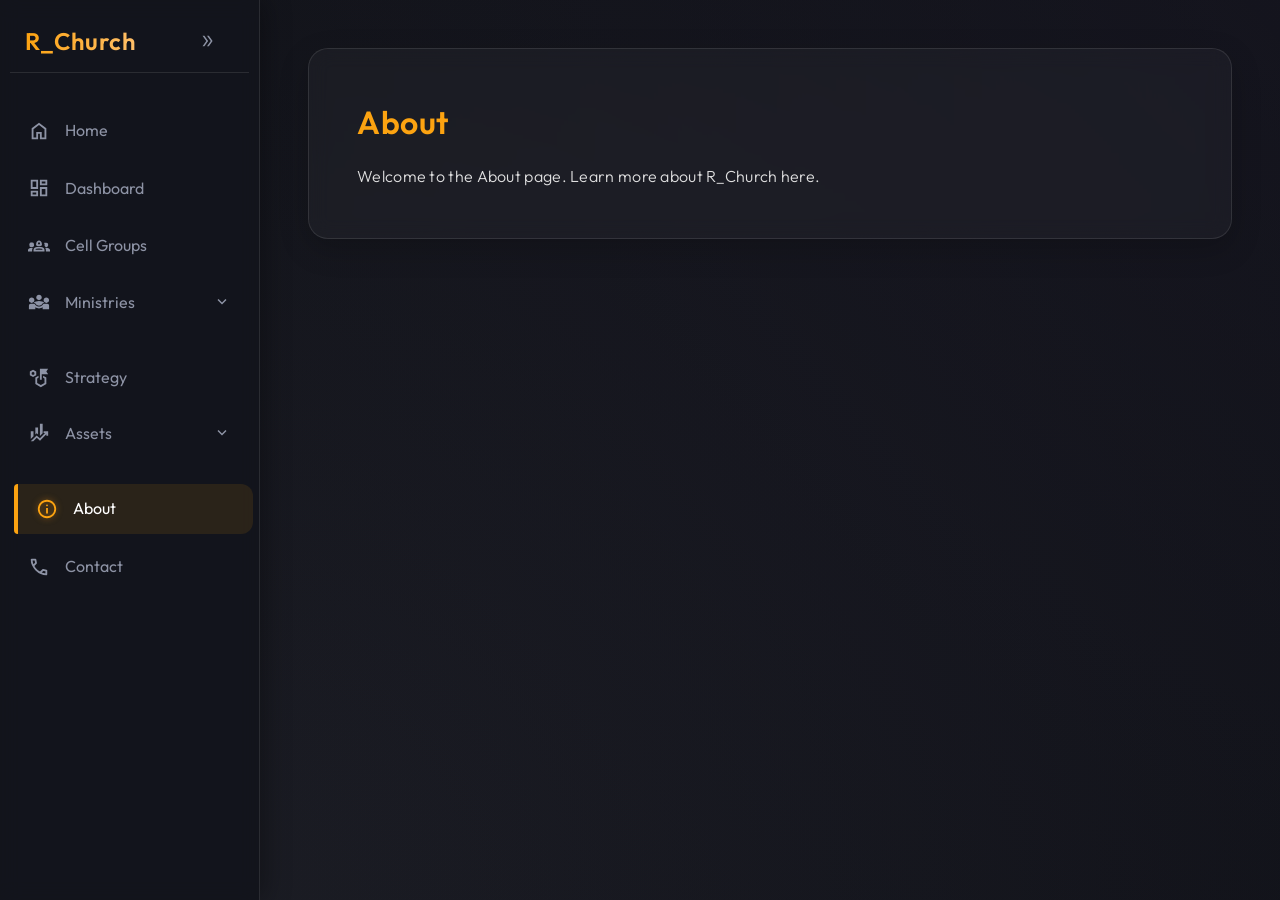
==== about.html @ de1459f2 "Initial commit" ====
<!DOCTYPE html>
<html>
   <head>
      <title>About - R_Church</title>
      <link rel="stylesheet" href="style.css">
   </head>
   <body>
      <nav id="sidebar">
   <ul>
      <li >
         <span id="logo"> R_Church</span>
         <button id="toggle-btn">
            <svg xmlns="http://www.w3.org/2000/svg" height="24px" viewBox="0 -960 960 960" width="24px" fill="#ee3e3"><path d="m242-200 200-280-200-280h98l200 280-200 280h-98Zm238 0 200-280-200-280h98l200 280-200 280h-98Z"/></svg>
         </button>
      </li>
      <li> 
         <a href="index.html"><svg xmlns="http://www.w3.org/2000/svg" height="24px" viewBox="0 -960 960 960" width="24px" fill="#ee3e3"><path d="M240-200h120v-240h240v240h120v-360L480-740 240-560v360Zm-80 80v-480l320-240 320 240v480H520v-240h-80v240H160Zm320-350Z"/></svg>
            <span>Home</span>
         </a>
      </li>
      <li>
         <a href="dashboard.html">
            <svg xmlns="http://www.w3.org/2000/svg" height="24px" viewBox="0 -960 960 960" width="24px" fill="#ee3e3"><path d="M520-600v-240h320v240H520ZM120-440v-400h320v400H120Zm400 320v-400h320v400H520Zm-400 0v-240h320v240H120Zm80-400h160v-240H200v240Zm400 320h160v-240H600v240Zm0-480h160v-80H600v80ZM200-200h160v-80H200v80Zm160-320Zm240-160Zm0 240ZM360-280Z"/></svg>
            <span>Dashboard</span>
         </a>
      </li>
     
      <li>
         <a href="members.html">
            <svg xmlns="http://www.w3.org/2000/svg" height="24px" viewBox="0 -960 960 960" width="24px" fill="#ee3e3"><path d="M411-480q-28 0-46-21t-13-49l12-72q8-43 40.5-70.5T480-720q44 0 76.5 27.5T597-622l12 72q5 28-13 49t-46 21H411Zm24-80h91l-8-49q-2-14-13-22.5t-25-8.5q-14 0-24.5 8.5T443-609l-8 49ZM124-441q-23 1-39.5-9T63-481q-2-9-1-18t5-17q0 1-1-4-2-2-10-24-2-12 3-23t13-19l2-2q2-19 15.5-32t33.5-13q3 0 19 4l3-1q5-5 13-7.5t17-2.5q11 0 19.5 3.5T208-626q1 0 1.5.5t1.5.5q14 1 24.5 8.5T251-596q2 7 1.5 13.5T250-570q0 1 1 4 7 7 11 15.5t4 17.5q0 4-6 21-1 2 0 4l2 16q0 21-17.5 36T202-441h-78Zm676 1q-33 0-56.5-23.5T720-520q0-12 3.5-22.5T733-563l-28-25q-10-8-3.5-20t18.5-12h80q33 0 56.5 23.5T880-540v20q0 33-23.5 56.5T800-440ZM0-240v-63q0-44 44.5-70.5T160-400q13 0 25 .5t23 2.5q-14 20-21 43t-7 49v65H0Zm240 0v-65q0-65 66.5-105T480-450q108 0 174 40t66 105v65H240Zm560-160q72 0 116 26.5t44 70.5v63H780v-65q0-26-6.5-49T754-397q11-2 22.5-2.5t23.5-.5Zm-320 30q-57 0-102 15t-53 35h311q-9-20-53.5-35T480-370Zm0 50Zm1-280Z"/></svg>
            <span>Cell Groups</span>
         </a>
      </li>
      <li>
         <button class="dropdown-btn" onclick="toggleSubMenu(this)">
             <svg xmlns="http://www.w3.org/2000/svg" height="24px" viewBox="0 -960 960 960" width="24px" fill="#ee3e3"><path d="M40-160v-160q0-34 23.5-57t56.5-23h131q20 0 38 10t29 27q29 39 71.5 61t90.5 22q49 0 91.5-22t70.5-61q13-17 30.5-27t36.5-10h131q34 0 57 23t23 57v160H640v-91q-35 25-75.5 38T480-200q-43 0-84-13.5T320-252v92H40Zm440-160q-38 0-72-17.5T351-386q-17-25-42.5-39.5T253-440q22-37 93-58.5T480-520q63 0 134 21.5t93 58.5q-29 0-55 14.5T609-386q-22 32-56 49t-73 17ZM160-440q-50 0-85-35t-35-85q0-51 35-85.5t85-34.5q51 0 85.5 34.5T280-560q0 50-34.5 85T160-440Zm640 0q-50 0-85-35t-35-85q0-51 35-85.5t85-34.5q51 0 85.5 34.5T920-560q0 50-34.5 85T800-440ZM480-560q-50 0-85-35t-35-85q0-51 35-85.5t85-34.5q51 0 85.5 34.5T600-680q0 50-34.5 85T480-560Z"/></svg>
            <span>Ministries</span>
         <svg xmlns="http://www.w3.org/2000/svg" height="24px" viewBox="0 -960 960 960" width="24px" fill="#ee3e3"><path d="M480-344 240-584l56-56 184 184 184-184 56 56-240 240Z"/></svg>         </button>
         <ul class="sub-menu">
            <li><a href="#"> Children </a></li>
             <li><a href="#"> Men </a></li>
              <li><a href="#"> Women </a></li>
               <li><a href="#"> Praise and Worship </a></li>
            
         </ul>
      </li>

      <li>
         <a href="strategy.html">
        <svg xmlns="http://www.w3.org/2000/svg" height="24px" viewBox="0 -960 960 960" width="24px" fill="#ee3e3"><path d="M220-520 80-600v-160l140-80 140 80v160l-140 80Zm0-92 60-34v-68l-60-34-60 34v68l60 34Zm440 123v-93l140 82v280L560-80 320-220v-280l140-82v93l-60 35v188l160 93 160-93v-188l-60-35Zm-140 89v-480h360l-80 120 80 120H600v240h-80Zm40 69ZM220-680Z"/></svg>
            <span>Strategy</span>
         </a>
      </li>
    

      <li>
         <button class="dropdown-btn" onclick="toggleSubMenu(this)">
            <svg xmlns="http://www.w3.org/2000/svg" height="24px" viewBox="0 -960 960 960" width="24px" fill="#ee3e3"><path d="M320-414v-306h120v306l-60-56-60 56Zm200 60v-526h120v406L520-354ZM120-216v-344h120v224L120-216Zm0 98 258-258 142 122 224-224h-64v-80h200v200h-80v-64L524-146 382-268 232-118H120Z"/></svg>
            <span>Assets</span> 
      <svg xmlns="http://www.w3.org/2000/svg" height="24px" viewBox="0 -960 960 960" width="24px" fill="#ee3e3"><path d="M480-344 240-584l56-56 184 184 184-184 56 56-240 240Z"/></svg> 
         </button>
         <ul class="sub-menu">
            <li><a href="#"> Finance </a></li>
             <li><a href="#"> Inventory </a></li>
         </ul>
       
      </li>
       <li class="active">
         <a href="about.html">
            <svg xmlns="http://www.w3.org/2000/svg" height="24px" viewBox="0 -960 960 960" width="24px" fill="#ee3e3"><path d="M440-280h80v-240h-80v240Zm68.5-331.5Q520-623 520-640t-11.5-28.5Q497-680 480-680t-28.5 11.5Q440-657 440-640t11.5 28.5Q463-600 480-600t28.5-11.5ZM480-80q-83 0-156-31.5T197-197q-54-54-85.5-127T80-480q0-83 31.5-156T197-763q54-54 127-85.5T480-880q83 0 156 31.5T763-763q54 54 85.5 127T880-480q0 83-31.5 156T763-197q-54 54-127 85.5T480-80Zm0-80q134 0 227-93t93-227q0-134-93-227t-227-93q-134 0-227 93t-93 227q0 134 93 227t227 93Zm0-320Z"/></svg>
            <span>About</span>
         </a>
      </li>
      <li>
         <a href="profile.html">
            <svg xmlns="http://www.w3.org/2000/svg" height="24px" viewBox="0 -960 960 960" width="24px" fill="#ee3e3"><path d="M798-120q-125 0-247-54.5T329-329Q229-429 174.5-551T120-798q0-18 12-30t30-12h162q14 0 25 9.5t13 22.5l26 140q2 16-1 27t-11 19l-97 98q20 37 47.5 71.5T387-386q31 31 65 57.5t72 48.5l94-94q9-9 23.5-13.5T670-390l138 28q14 4 23 14.5t9 23.5v162q0 18-12 30t-30 12ZM241-600l66-66-17-94h-89q5 41 14 81t26 79Zm358 358q39 17 79.5 27t81.5 13v-88l-94-19-67 67ZM241-600Zm358 358Z"/></svg>
            <span>Contact</span>
         </a>
      </li>
   </ul>
</nav>

      <main>
         <div class="container">
            <h2>About</h2>
            <p>Welcome to the About page. Learn more about R_Church here.</p>
         </div>
      </main>
      <script src="church.js"></script>
   </body>
</html>
---- style.css ----
@import url('https://fonts.googleapis.com/css2?family=Outfit:wght@300;400;600&display=swap');

:root {
  --base-clr: #0d0f14;
  --line-clr: rgba(255, 255, 255, 0.1);
  --primary-color: #fca311;
  --secondary-color: #f5f5f5;
  --bg-gradient: linear-gradient(135deg, #1f1c2c 0%, #928DAB 100%);
  --sidebar-bg: rgba(20, 22, 30, 0.85);
  --sidebar-hover: rgba(255, 255, 255, 0.08);
  --text-muted: #8d93a5;
  --text-color: #ffffff;
  --font-family: 'Outfit', sans-serif;
  --glow: 0 0 15px rgba(252, 163, 17, 0.4);
}

* {
  margin: 0;
  padding: 0;
  box-sizing: border-box;
}

html {
  font-family: var(--font-family);
  line-height: 1.6;
}

body {
  min-height: 100vh;
  min-height: 100dvh;
  background: var(--base-clr);
  color: var(--text-color);
  display: grid;
  grid-template-columns: auto 1fr;
}

/* SIDEBAR STYLING */
#sidebar {
  background: var(--sidebar-bg);
  backdrop-filter: blur(10px);
  -webkit-backdrop-filter: blur(10px);
  color: var(--secondary-color);
  width: 260px;
  border-right: 1px solid var(--line-clr);
  display: flex;
  flex-direction: column;
  transition: all 0.4s cubic-bezier(0.2, 0.8, 0.2, 1);
  box-shadow: 5px 0 25px rgba(0,0,0,0.3);
  height: 100vh;
  position: sticky;
  top: 0;
}

#sidebar ul {
  list-style: none;
  padding: 10px;
  display: flex;
  flex-direction: column;
  gap: 8px;
}

/* Logo and Toggle */
#sidebar > ul > li:first-child {
  display: flex;
  justify-content: space-between;
  align-items: center;
  margin-bottom: 25px;
  padding: 10px 15px;
  border-bottom: 1px solid var(--line-clr);
}

#logo {
  font-weight: 600;
  font-size: 1.5rem;
  letter-spacing: 1px;
  background: linear-gradient(90deg, #fca311, #ffbf69);
  -webkit-background-clip: text;
  -webkit-text-fill-color: transparent;
}

#toggle-btn {
  background: none;
  border: none;
  cursor: pointer;
  display: flex;
  align-items: center;
  justify-content: center;
  padding: 6px;
  border-radius: 8px;
  transition: 0.3s;
}

#toggle-btn:hover {
  background: var(--sidebar-hover);
}

#toggle-btn svg {
  fill: var(--text-color);
  transition: transform 0.3s ease;
}

/* Navigation Links */
#sidebar a, #sidebar button {
  display: flex;
  align-items: center;
  text-decoration: none;
  color: var(--text-muted);
  font-family: var(--font-family);
  font-size: 1rem;
  padding: 12px 18px;
  border-radius: 12px;
  transition: all 0.3s ease;
  cursor: pointer;
  background: transparent;
  width: 100%;
  border: none;
  text-align: left;
}

#sidebar a svg, #sidebar button svg {
  fill: var(--text-muted);
  width: 22px;
  height: 22px;
  margin-right: 15px;
  transition: all 0.3s ease;
}

/* Right Carat for Dropdown */
#sidebar button svg:last-child {
  margin-left: auto;
  margin-right: 0;
  width: 18px;
  height: 18px;
}

#sidebar button.rotate svg:last-child {
  transform: rotate(180deg);
}

/* Hover and Active states */
#sidebar li.active a, 
#sidebar a:hover, 
#sidebar button:hover {
  background: var(--sidebar-hover);
  color: var(--text-color);
  transform: translateX(4px);
}

#sidebar li.active a svg, 
#sidebar a:hover svg, 
#sidebar button:hover svg {
  fill: var(--primary-color);
  filter: drop-shadow(0 0 3px rgba(252,163,17,0.5));
}

#sidebar li.active a {
  background: rgba(252, 163, 17, 0.1);
  border-left: 4px solid var(--primary-color);
  border-radius: 4px 12px 12px 4px;
}

/* Sub-menus */
.sub-menu {
  display: flex;
  flex-direction: column;
  gap: 4px;
  max-height: 0;
  overflow: hidden;
  transition: max-height 0.4s ease-out;
  padding-left: 3rem !important;
  opacity: 0;
}

.sub-menu.show {
  max-height: 250px;
  opacity: 1;
  margin-top: 5px;
}

.sub-menu a {
  font-size: 0.9rem;
  padding: 8px 12px;
  border-radius: 8px;
}

/* Main Content Area */
main {
  padding: 3rem;
  background: radial-gradient(circle at top right, rgba(31,28,44,0.4), transparent),
              radial-gradient(circle at bottom left, rgba(146,141,171,0.1), transparent);
}

main p {
  color: var(--secondary-color);
  opacity: 0.9;
  letter-spacing: 0.3px;
  font-weight: 300;
}

.container {
  background: rgba(255, 255, 255, 0.03);
  backdrop-filter: blur(10px);
  border: 1px solid var(--line-clr);
  border-radius: 20px;
  margin-bottom: 30px;
  padding: min(3rem, 15%);
  max-width: 1200px;
  box-shadow: 0 10px 30px rgba(0,0,0,0.2);
  transition: transform 0.3s, box-shadow 0.3s;
}

.container:hover {
  transform: translateY(-5px);
  box-shadow: 0 15px 40px rgba(0,0,0,0.4), var(--glow);
  border-color: rgba(252, 163, 17, 0.3);
}

h2 {
  font-size: 2rem;
  margin-bottom: 1rem;
  color: var(--primary-color);
  font-weight: 600;
  letter-spacing: 0.5px;
}
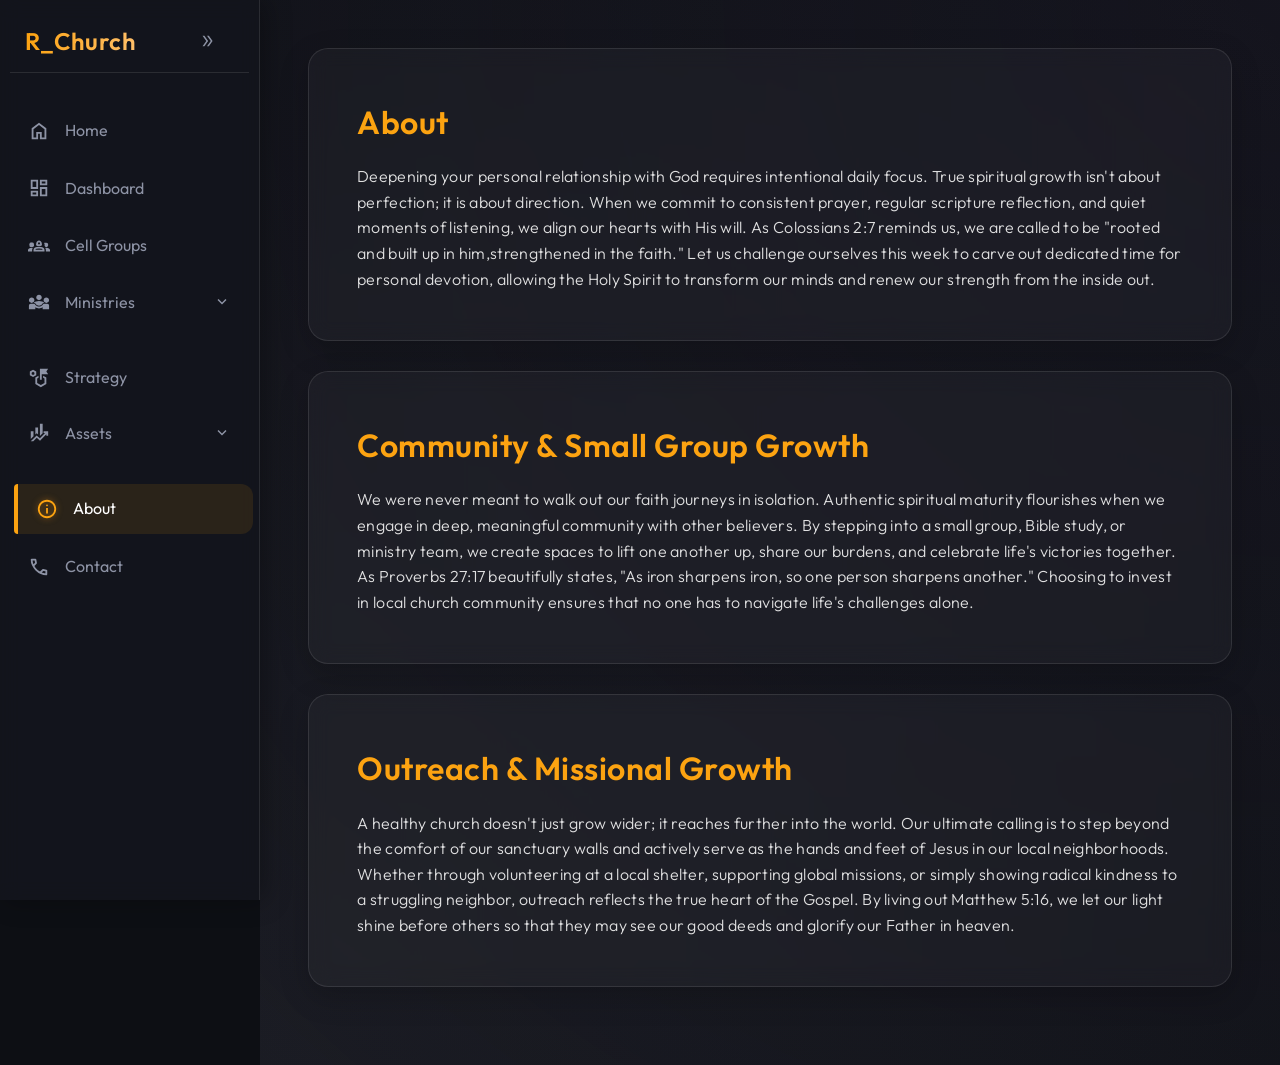
==== commit 674846dd: "Apply sidebar styling and fix active states across all HTML pages" ====
--- a/about.html
+++ b/about.html
@@ -1,8 +1,8 @@
 <!DOCTYPE html>
 <html>
    <head>
-      <title>About - R_Church</title>
       <link rel="stylesheet" href="style.css">
+
    </head>
    <body>
       <nav id="sidebar">
@@ -82,10 +82,42 @@
 
       <main>
          <div class="container">
-            <h2>About</h2>
-            <p>Welcome to the About page. Learn more about R_Church here.</p>
+              <h2> About</h2>
+               <p>Deepening your personal relationship with God requires intentional daily focus.
+               True spiritual growth isn't about perfection; it is about direction. 
+               When we commit to consistent prayer,
+               regular scripture reflection, and quiet moments of listening, 
+               we align our hearts with His will. As Colossians 2:7 reminds us,
+               we are called to be "rooted and built up in him,strengthened in the faith."
+               Let us challenge ourselves this week to carve out dedicated time for personal devotion, 
+               allowing the Holy Spirit to transform our minds and renew our strength from the inside out.
+               </p>
+
          </div>
+         <div class="container">
+            <h2> Community & Small Group Growth</h2>
+            <p>
+               We were never meant to walk out our faith journeys in isolation. 
+               Authentic spiritual maturity flourishes when we engage in deep, meaningful community with other believers.
+                By stepping into a small group, Bible study, or ministry team, we create spaces to lift one another up, 
+                share our burdens, and celebrate life's victories together. 
+                As Proverbs 27:17 beautifully states, "As iron sharpens iron, so one person sharpens another."
+                Choosing to invest in local church community ensures that no one has to navigate life's challenges alone.
+            </p>
+
+         </div>
+         <div class="container">
+              <h2> Outreach & Missional Growth</h2>
+            <p>
+               A healthy church doesn't just grow wider; it reaches further into the world. 
+               Our ultimate calling is to step beyond the comfort of our sanctuary walls and actively serve as the hands and feet of Jesus in our local neighborhoods. 
+               Whether through volunteering at a local shelter, supporting global missions, or simply showing radical kindness to a struggling neighbor, outreach reflects the true heart of the Gospel.
+                By living out Matthew 5:16, we let our light shine before others so that they may see our good deeds and glorify our Father in heaven.
+            </p>
+
+         </div>
+
       </main>
       <script src="church.js"></script>
    </body>
-</html>
+</html>
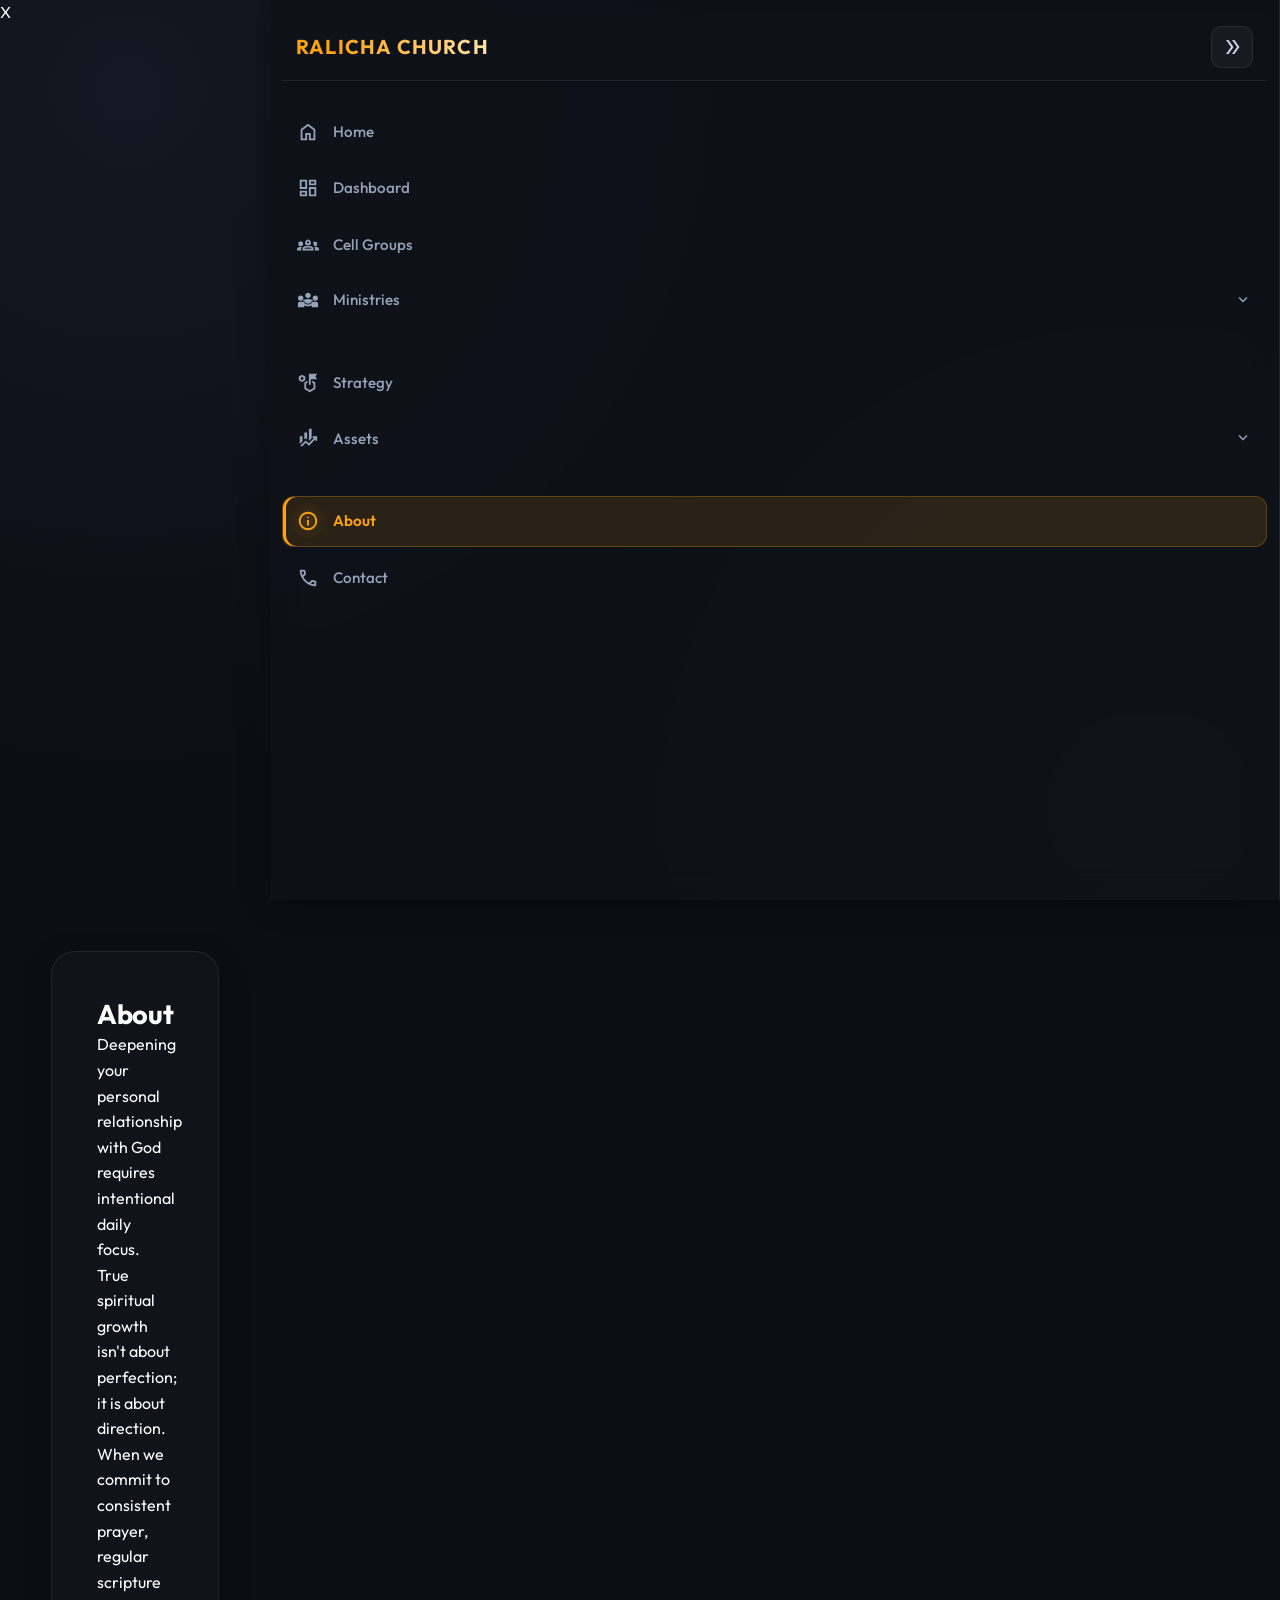
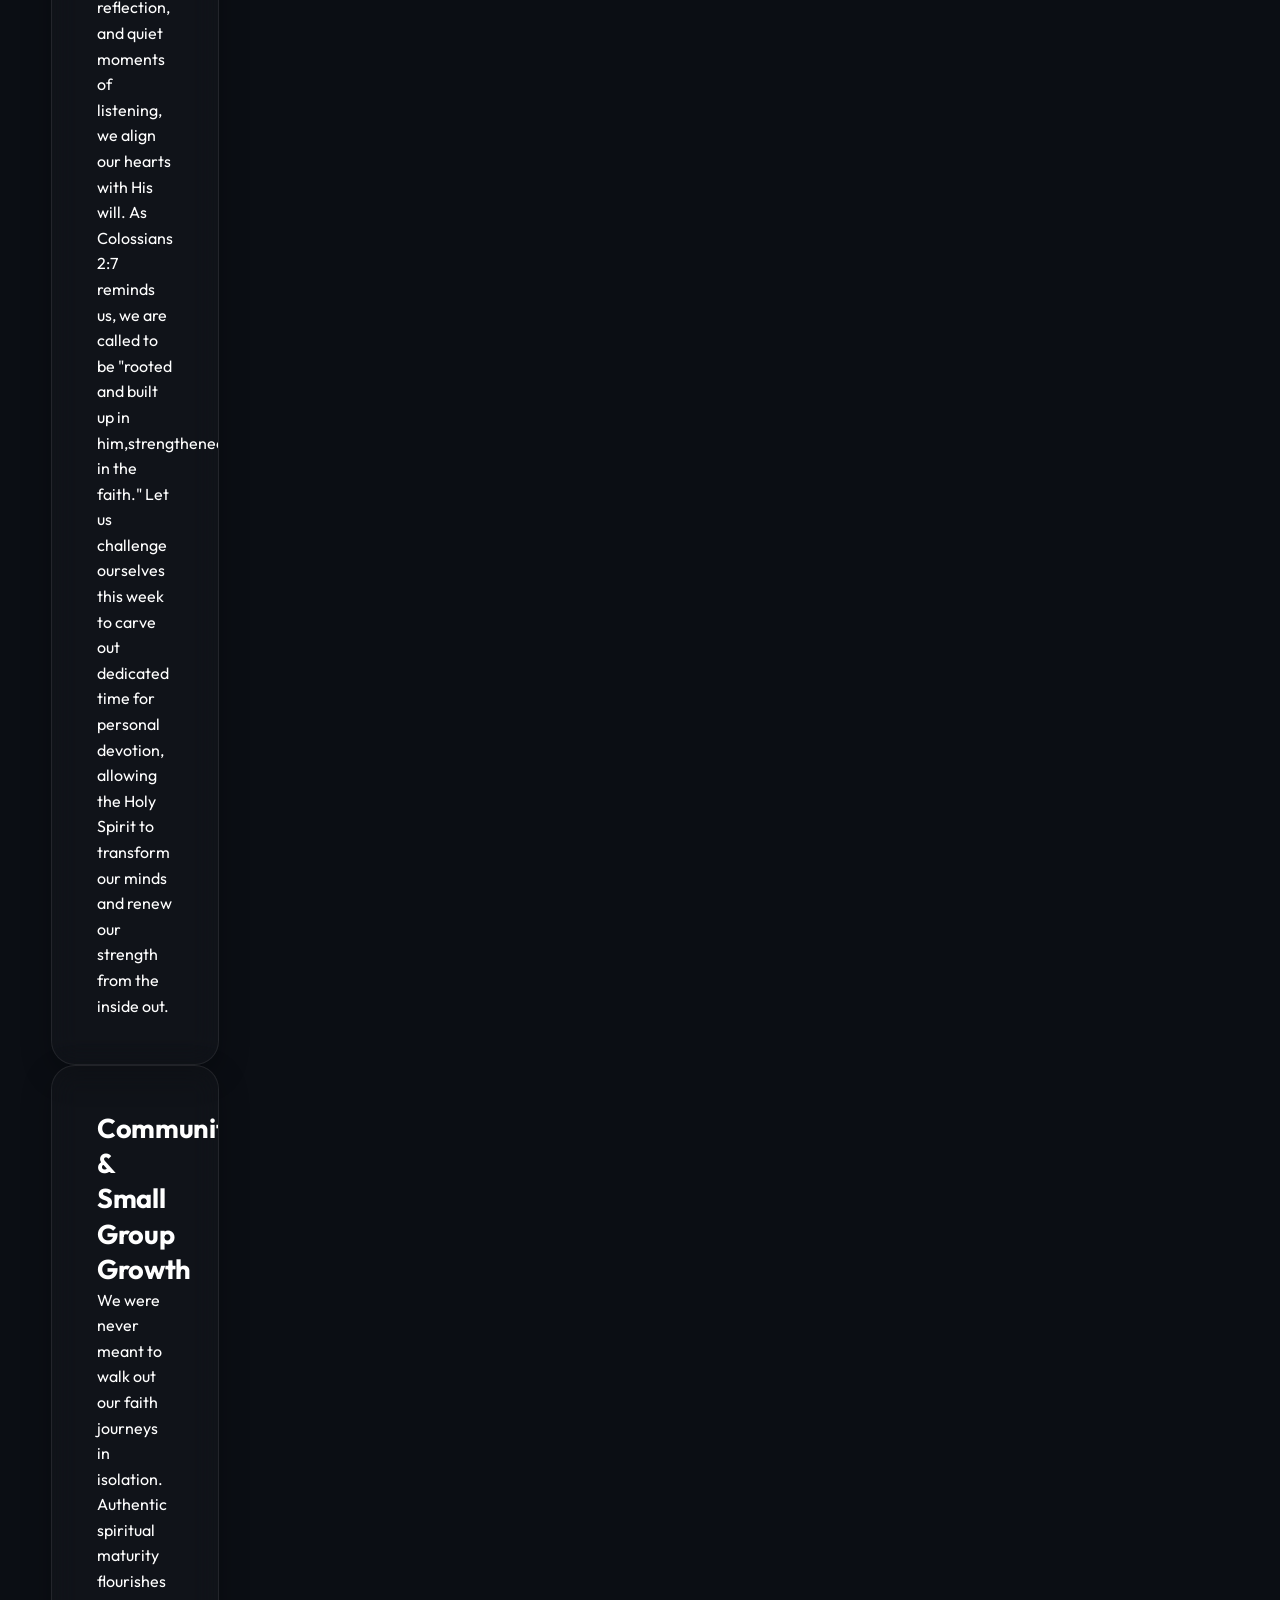
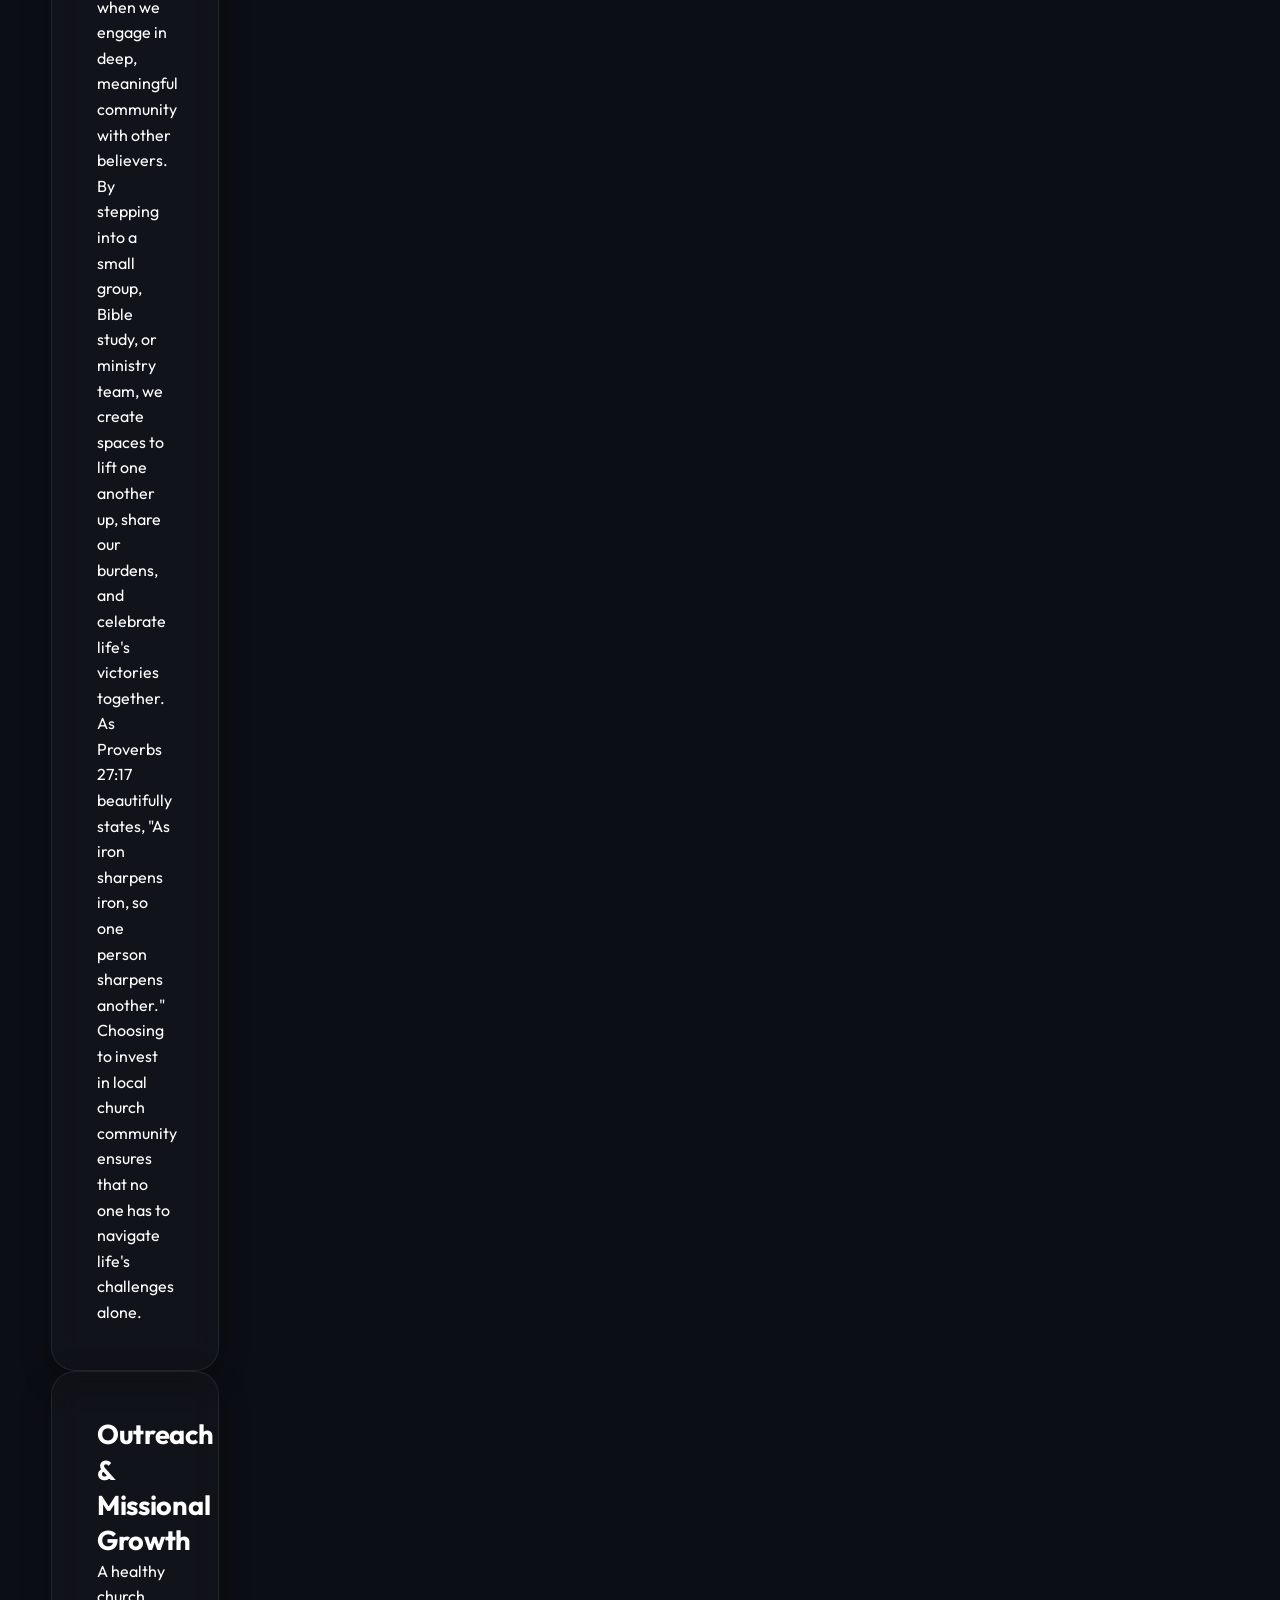
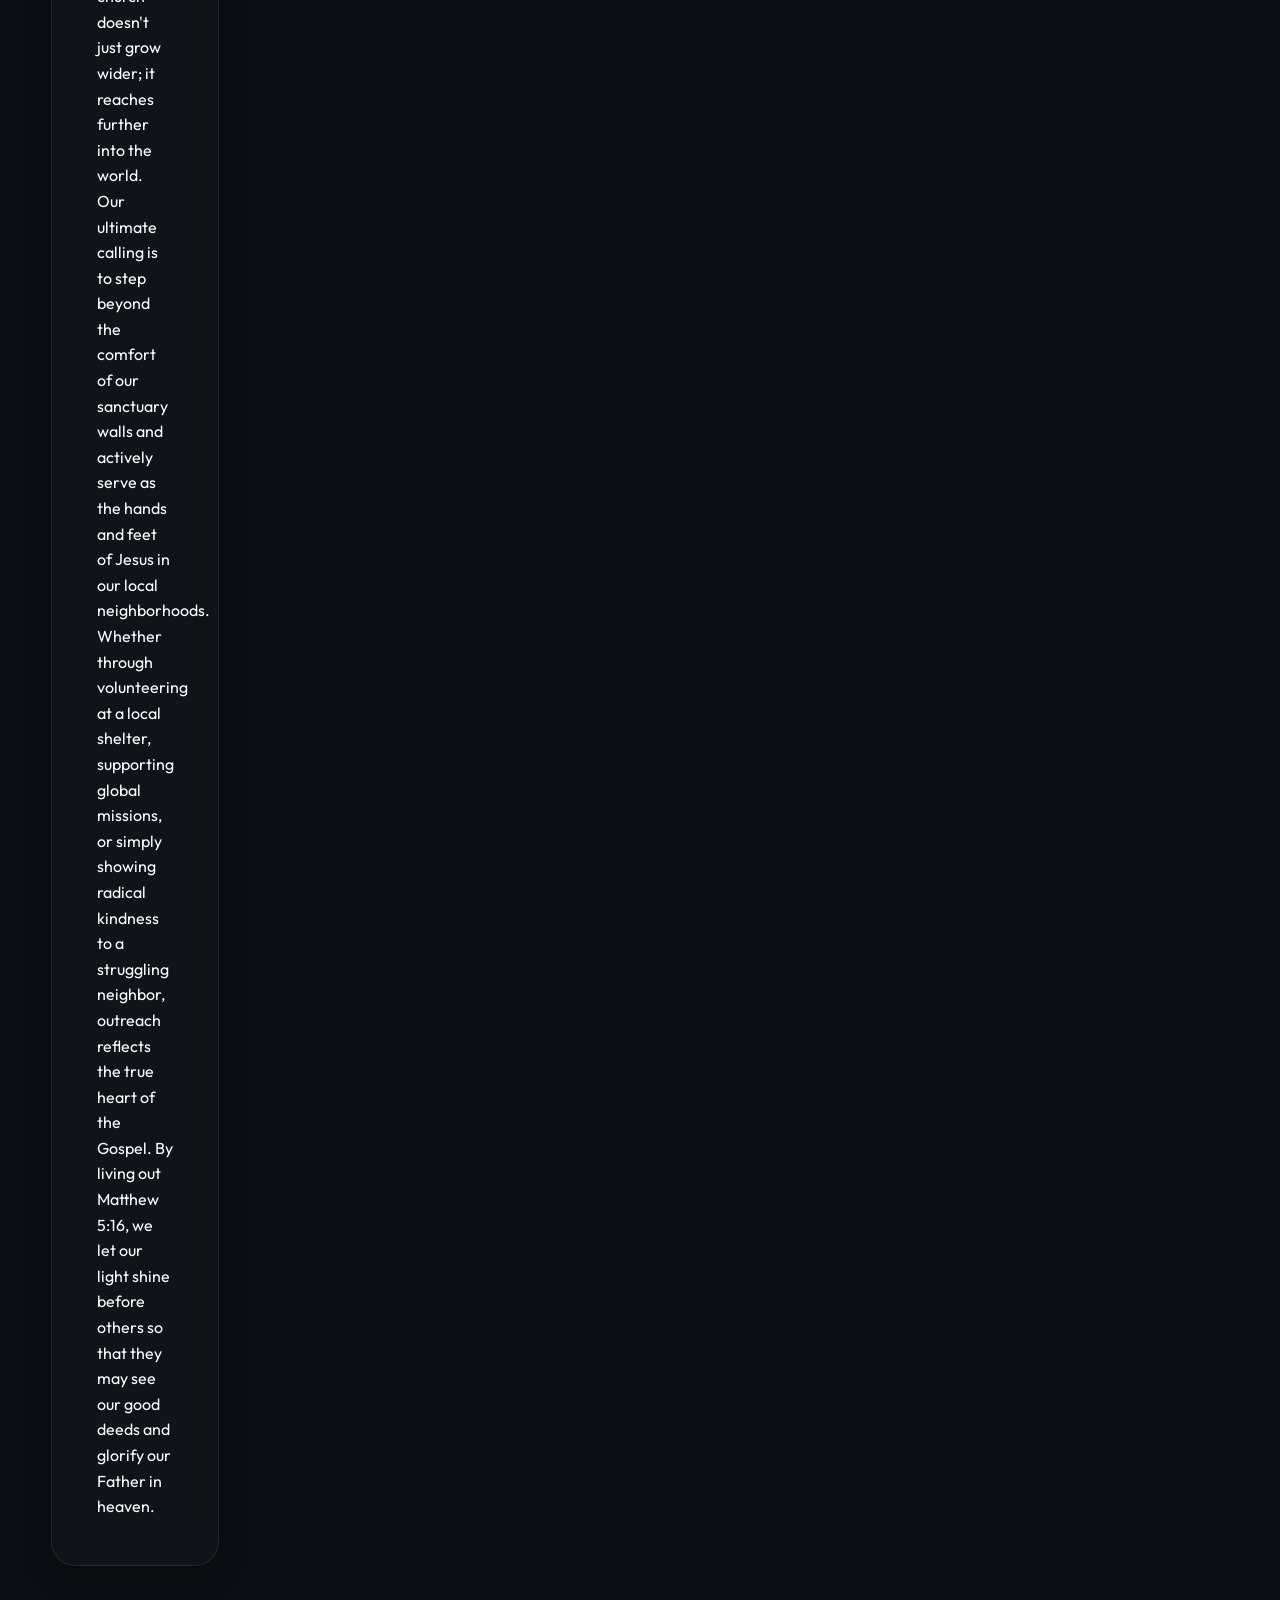
==== commit 38931c0a: "first commit" ====
--- a/about.html
+++ b/about.html
@@ -1,14 +1,14 @@
-<!DOCTYPE html>
+X<!DOCTYPE html>
 <html>
    <head>
-      <link rel="stylesheet" href="style.css">
+      <link rel="stylesheet" href="ChurchStyle.Css">
 
    </head>
    <body>
       <nav id="sidebar">
    <ul>
       <li >
-         <span id="logo"> R_Church</span>
+        <span id="logo"> RALICHA CHURCH</span>
          <button id="toggle-btn">
             <svg xmlns="http://www.w3.org/2000/svg" height="24px" viewBox="0 -960 960 960" width="24px" fill="#ee3e3"><path d="m242-200 200-280-200-280h98l200 280-200 280h-98Zm238 0 200-280-200-280h98l200 280-200 280h-98Z"/></svg>
          </button>
--- a/ChurchStyle.Css
+++ b/ChurchStyle.Css
@@ -0,0 +1,794 @@
+@import url('https://fonts.googleapis.com/css2?family=Outfit:wght@300;400;500;600;700&family=Playfair+Display:ital,wght@0,600;1,400&display=swap');
+
+:root {
+  --base-clr: #0b0e14;
+  --bg-gradient: radial-gradient(circle at 10% 10%, rgba(31, 28, 44, 0.6) 0%, transparent 50%),
+                 radial-gradient(circle at 90% 90%, rgba(252, 163, 17, 0.08) 0%, transparent 40%),
+                 #0b0e14;
+  --line-clr: rgba(255, 255, 255, 0.08);
+  --line-clr-hover: rgba(252, 163, 17, 0.35);
+  --primary-color: #fca311;
+  --primary-hover: #ffb703;
+  --primary-gradient: linear-gradient(135deg, #fca311 0%, #ffb703 100%);
+  --secondary-color: #f8fafc;
+  --sidebar-bg: rgba(15, 18, 26, 0.88);
+  --sidebar-hover: rgba(255, 255, 255, 0.06);
+  --text-muted: #94a3b8;
+  --text-soft: #cbd5e1;
+  --text-color: #ffffff;
+  --font-family: 'Outfit', -apple-system, BlinkMacSystemFont, sans-serif;
+  --serif-font: 'Playfair Display', Georgia, serif;
+  --glow: 0 10px 30px rgba(252, 163, 17, 0.2);
+  --glow-sm: 0 0 12px rgba(252, 163, 17, 0.3);
+  --radius-xl: 24px;
+  --radius-lg: 18px;
+  --radius-md: 12px;
+  --radius-sm: 8px;
+}
+
+* {
+  margin: 0;
+  padding: 0;
+  box-sizing: border-box;
+}
+
+html {
+  font-family: var(--font-family);
+  line-height: 1.6;
+  scroll-behavior: smooth;
+  color-scheme: dark;
+}
+
+body {
+  min-height: 100vh;
+  min-height: 100dvh;
+  background: var(--bg-gradient);
+  background-attachment: fixed;
+  color: var(--text-color);
+  display: grid;
+  grid-template-columns: 270px 1fr;
+  transition: grid-template-columns 0.35s cubic-bezier(0.2, 0.8, 0.2, 1);
+  overflow-x: hidden;
+}
+
+body.sidebar-collapsed {
+  grid-template-columns: 82px 1fr;
+}
+
+/* Custom Scrollbar */
+::-webkit-scrollbar {
+  width: 8px;
+  height: 8px;
+}
+::-webkit-scrollbar-track {
+  background: rgba(11, 14, 20, 0.8);
+}
+::-webkit-scrollbar-thumb {
+  background: rgba(255, 255, 255, 0.15);
+  border-radius: 999px;
+}
+::-webkit-scrollbar-thumb:hover {
+  background: var(--primary-color);
+}
+
+/* SIDEBAR STYLING */
+#sidebar {
+  background: var(--sidebar-bg);
+  backdrop-filter: blur(16px);
+  -webkit-backdrop-filter: blur(16px);
+  color: var(--secondary-color);
+  width: 100%;
+  border-right: 1px solid var(--line-clr);
+  display: flex;
+  flex-direction: column;
+  height: 100vh;
+  position: sticky;
+  top: 0;
+  z-index: 100;
+  overflow-y: auto;
+  overflow-x: hidden;
+  box-shadow: 4px 0 30px rgba(0, 0, 0, 0.4);
+  transition: width 0.35s cubic-bezier(0.2, 0.8, 0.2, 1);
+}
+
+#sidebar ul {
+  list-style: none;
+  padding: 14px 12px;
+  display: flex;
+  flex-direction: column;
+  gap: 6px;
+}
+
+/* Logo and Toggle Header */
+#sidebar > ul > li:first-child {
+  display: flex;
+  justify-content: space-between;
+  align-items: center;
+  margin-bottom: 20px;
+  padding: 12px 14px;
+  border-bottom: 1px solid var(--line-clr);
+  position: sticky;
+  top: 0;
+  background: var(--sidebar-bg);
+  z-index: 2;
+}
+
+.logo-link {
+  display: flex;
+  align-items: center;
+  gap: 10px;
+  text-decoration: none;
+  overflow: hidden;
+}
+
+.logo-badge {
+  display: inline-flex;
+  align-items: center;
+  justify-content: center;
+  width: 38px;
+  height: 38px;
+  border-radius: 10px;
+  background: var(--primary-gradient);
+  color: #0b0e14;
+  font-weight: 700;
+  font-size: 1.1rem;
+  box-shadow: var(--glow-sm);
+  flex-shrink: 0;
+}
+
+#logo {
+  font-weight: 700;
+  font-size: 1.25rem;
+  letter-spacing: 1.2px;
+  background: linear-gradient(90deg, #fca311 20%, #ffe3a8 100%);
+  -webkit-background-clip: text;
+  -webkit-text-fill-color: transparent;
+  white-space: nowrap;
+  transition: opacity 0.25s ease, transform 0.25s ease;
+}
+
+#toggle-btn {
+  background: rgba(255, 255, 255, 0.04);
+  border: 1px solid var(--line-clr);
+  cursor: pointer;
+  display: flex;
+  align-items: center;
+  justify-content: center;
+  padding: 8px;
+  border-radius: 10px;
+  transition: all 0.25s ease;
+  color: var(--text-soft);
+  flex-shrink: 0;
+}
+
+#toggle-btn:hover {
+  background: var(--sidebar-hover);
+  border-color: var(--primary-color);
+  color: var(--primary-color);
+  transform: scale(1.05);
+}
+
+#toggle-btn svg {
+  fill: currentColor;
+  transition: transform 0.35s ease;
+}
+
+body.sidebar-collapsed #toggle-btn svg {
+  transform: rotate(180deg);
+}
+
+body.sidebar-collapsed #logo {
+  opacity: 0;
+  transform: translateX(-10px);
+  pointer-events: none;
+  display: none;
+}
+
+/* Navigation Links */
+#sidebar a, #sidebar button.dropdown-btn {
+  display: flex;
+  align-items: center;
+  text-decoration: none;
+  color: var(--text-muted);
+  font-family: var(--font-family);
+  font-size: 0.95rem;
+  font-weight: 500;
+  padding: 12px 14px;
+  border-radius: var(--radius-md);
+  transition: all 0.25s ease;
+  cursor: pointer;
+  background: transparent;
+  width: 100%;
+  border: 1px solid transparent;
+  text-align: left;
+  position: relative;
+  white-space: nowrap;
+}
+
+#sidebar a svg, #sidebar button.dropdown-btn svg {
+  fill: currentColor;
+  width: 22px;
+  height: 22px;
+  margin-right: 14px;
+  flex-shrink: 0;
+  transition: transform 0.25s ease, fill 0.25s ease;
+}
+
+#sidebar button.dropdown-btn svg:last-child {
+  margin-left: auto;
+  margin-right: 0;
+  width: 18px;
+  height: 18px;
+  transition: transform 0.3s ease;
+}
+
+#sidebar button.dropdown-btn.rotate svg:last-child {
+  transform: rotate(180deg);
+}
+
+#sidebar a:hover, 
+#sidebar button.dropdown-btn:hover {
+  background: var(--sidebar-hover);
+  color: #ffffff;
+  border-color: rgba(255, 255, 255, 0.05);
+  transform: translateX(3px);
+}
+
+#sidebar li.active > a {
+  background: rgba(252, 163, 17, 0.12);
+  color: var(--primary-color);
+  font-weight: 600;
+  border: 1px solid rgba(252, 163, 17, 0.25);
+  box-shadow: inset 3px 0 0 var(--primary-color);
+}
+
+#sidebar li.active > a svg {
+  fill: var(--primary-color);
+  filter: drop-shadow(0 0 6px rgba(252, 163, 17, 0.4));
+}
+
+body.sidebar-collapsed #sidebar span,
+body.sidebar-collapsed #sidebar button.dropdown-btn svg:last-child {
+  display: none;
+}
+
+body.sidebar-collapsed #sidebar a,
+body.sidebar-collapsed #sidebar button.dropdown-btn {
+  justify-content: center;
+  padding: 12px 0;
+}
+
+body.sidebar-collapsed #sidebar a svg,
+body.sidebar-collapsed #sidebar button.dropdown-btn svg {
+  margin-right: 0;
+}
+
+/* Submenu */
+.sub-menu {
+  display: flex;
+  flex-direction: column;
+  gap: 3px;
+  max-height: 0;
+  overflow: hidden;
+  transition: max-height 0.35s ease, opacity 0.3s ease;
+  padding-left: 2.8rem !important;
+  opacity: 0;
+}
+
+.sub-menu.show {
+  max-height: 260px;
+  opacity: 1;
+  margin-top: 4px;
+  margin-bottom: 4px;
+}
+
+.sub-menu a {
+  font-size: 0.88rem !important;
+  padding: 8px 12px !important;
+  border-radius: var(--radius-sm) !important;
+  color: var(--text-muted) !important;
+}
+
+.sub-menu a:hover {
+  color: var(--primary-color) !important;
+}
+
+body.sidebar-collapsed .sub-menu {
+  display: none;
+}
+
+/* Mobile backdrop */
+.mobile-backdrop {
+  display: none;
+  position: fixed;
+  inset: 0;
+  background: rgba(0, 0, 0, 0.7);
+  backdrop-filter: blur(4px);
+  z-index: 90;
+}
+
+.mobile-nav-toggle {
+  display: none;
+  position: fixed;
+  top: 16px;
+  right: 16px;
+  z-index: 110;
+  background: var(--sidebar-bg);
+  border: 1px solid var(--line-clr);
+  color: var(--text-color);
+  padding: 10px;
+  border-radius: var(--radius-md);
+  cursor: pointer;
+  box-shadow: 0 4px 20px rgba(0, 0, 0, 0.5);
+}
+
+/* MAIN CONTENT AREA */
+main {
+  padding: clamp(1.5rem, 4vw, 3.5rem);
+  max-width: 1300px;
+  margin: 0 auto;
+  width: 100%;
+}
+
+/* HERO SECTION */
+.hero-section {
+  position: relative;
+  background: linear-gradient(145deg, rgba(255, 255, 255, 0.04) 0%, rgba(252, 163, 17, 0.04) 100%);
+  border: 1px solid var(--line-clr);
+  border-radius: var(--radius-xl);
+  padding: clamp(2rem, 5vw, 3.5rem);
+  margin-bottom: 2.5rem;
+  backdrop-filter: blur(12px);
+  box-shadow: 0 20px 40px rgba(0, 0, 0, 0.3);
+  overflow: hidden;
+}
+
+.hero-section::before {
+  content: '';
+  position: absolute;
+  top: -120px;
+  right: -80px;
+  width: 320px;
+  height: 320px;
+  background: radial-gradient(circle, rgba(252, 163, 17, 0.15) 0%, transparent 70%);
+  border-radius: 50%;
+  pointer-events: none;
+}
+
+.hero-pill {
+  display: inline-flex;
+  align-items: center;
+  gap: 8px;
+  background: rgba(252, 163, 17, 0.12);
+  border: 1px solid rgba(252, 163, 17, 0.3);
+  color: var(--primary-color);
+  font-size: 0.85rem;
+  font-weight: 600;
+  letter-spacing: 0.8px;
+  text-transform: uppercase;
+  padding: 6px 14px;
+  border-radius: 999px;
+  margin-bottom: 1.2rem;
+}
+
+.pulse-dot {
+  width: 8px;
+  height: 8px;
+  background-color: var(--primary-color);
+  border-radius: 50%;
+  box-shadow: 0 0 10px var(--primary-color);
+  animation: pulse 2s infinite;
+}
+
+@keyframes pulse {
+  0%, 100% { opacity: 1; transform: scale(1); }
+  50% { opacity: 0.4; transform: scale(0.85); }
+}
+
+.hero-title {
+  font-size: clamp(2.2rem, 5vw, 3.4rem);
+  font-weight: 700;
+  line-height: 1.15;
+  letter-spacing: -0.5px;
+  margin-bottom: 1rem;
+  color: #ffffff;
+}
+
+.hero-title span {
+  background: var(--primary-gradient);
+  -webkit-background-clip: text;
+  -webkit-text-fill-color: transparent;
+}
+
+.hero-lead {
+  font-size: 1.15rem;
+  color: var(--text-soft);
+  max-width: 760px;
+  line-height: 1.7;
+  font-weight: 300;
+  margin-bottom: 2rem;
+}
+
+.hero-actions {
+  display: flex;
+  flex-wrap: wrap;
+  gap: 14px;
+  align-items: center;
+  margin-bottom: 2.2rem;
+}
+
+.btn {
+  display: inline-flex;
+  align-items: center;
+  gap: 10px;
+  padding: 12px 24px;
+  font-size: 0.95rem;
+  font-weight: 600;
+  border-radius: var(--radius-md);
+  text-decoration: none;
+  cursor: pointer;
+  transition: all 0.25s cubic-bezier(0.2, 0.8, 0.2, 1);
+  font-family: var(--font-family);
+}
+
+.btn-primary {
+  background: var(--primary-gradient);
+  color: #0b0e14;
+  border: 1px solid var(--primary-hover);
+  box-shadow: var(--glow);
+}
+
+.btn-primary:hover {
+  transform: translateY(-2px);
+  box-shadow: 0 12px 30px rgba(252, 163, 17, 0.35);
+  background: #ffb703;
+}
+
+.btn-outline {
+  background: rgba(255, 255, 255, 0.04);
+  color: var(--secondary-color);
+  border: 1px solid var(--line-clr);
+}
+
+.btn-outline:hover {
+  background: rgba(255, 255, 255, 0.08);
+  border-color: rgba(255, 255, 255, 0.25);
+  transform: translateY(-2px);
+  color: #ffffff;
+}
+
+/* Quick schedule / info ribbon */
+.hero-stats {
+  display: grid;
+  grid-template-columns: repeat(auto-fit, minmax(200px, 1fr));
+  gap: 16px;
+  padding-top: 1.8rem;
+  border-top: 1px solid var(--line-clr);
+}
+
+.stat-item {
+  display: flex;
+  align-items: center;
+  gap: 12px;
+}
+
+.stat-icon {
+  width: 42px;
+  height: 42px;
+  border-radius: 12px;
+  background: rgba(255, 255, 255, 0.04);
+  border: 1px solid var(--line-clr);
+  display: flex;
+  align-items: center;
+  justify-content: center;
+  color: var(--primary-color);
+  flex-shrink: 0;
+}
+
+.stat-info .stat-label {
+  font-size: 0.78rem;
+  color: var(--text-muted);
+  text-transform: uppercase;
+  letter-spacing: 0.5px;
+}
+
+.stat-info .stat-value {
+  font-size: 0.98rem;
+  font-weight: 600;
+  color: var(--secondary-color);
+}
+
+/* SECTION HEADER */
+.section-header {
+  margin-bottom: 1.8rem;
+  display: flex;
+  justify-content: space-between;
+  align-items: flex-end;
+  flex-wrap: wrap;
+  gap: 12px;
+}
+
+.section-title {
+  font-size: 1.8rem;
+  font-weight: 700;
+  color: #ffffff;
+  letter-spacing: -0.3px;
+}
+
+.section-subtitle {
+  color: var(--text-muted);
+  font-size: 0.95rem;
+  margin-top: 4px;
+}
+
+/* PILLAR CARDS CONTAINER */
+.pillars-grid {
+  display: flex;
+  flex-direction: column;
+  gap: 1.8rem;
+}
+
+.container {
+  background: rgba(255, 255, 255, 0.025);
+  backdrop-filter: blur(14px);
+  -webkit-backdrop-filter: blur(14px);
+  border: 1px solid var(--line-clr);
+  border-radius: var(--radius-xl);
+  padding: clamp(1.8rem, 4vw, 2.8rem);
+  box-shadow: 0 10px 30px rgba(0, 0, 0, 0.25);
+  transition: transform 0.3s cubic-bezier(0.2, 0.8, 0.2, 1),
+              box-shadow 0.3s cubic-bezier(0.2, 0.8, 0.2, 1),
+              border-color 0.3s ease;
+  position: relative;
+  overflow: hidden;
+}
+
+.container::after {
+  content: '';
+  position: absolute;
+  top: 0;
+  left: 0;
+  width: 4px;
+  height: 0;
+  background: var(--primary-gradient);
+  transition: height 0.35s ease;
+}
+
+.container:hover {
+  transform: translateY(-4px);
+  box-shadow: 0 20px 40px rgba(0, 0, 0, 0.35), var(--glow);
+  border-color: var(--line-clr-hover);
+}
+
+.container:hover::after {
+  height: 100%;
+}
+
+.card-top {
+  display: flex;
+  align-items: center;
+  justify-content: space-between;
+  margin-bottom: 1.2rem;
+  flex-wrap: wrap;
+  gap: 12px;
+}
+
+.card-header-left {
+  display: flex;
+  align-items: center;
+  gap: 14px;
+}
+
+.pillar-icon-box {
+  width: 50px;
+  height: 50px;
+  border-radius: 14px;
+  background: rgba(252, 163, 17, 0.1);
+  border: 1px solid rgba(252, 163, 17, 0.25);
+  display: flex;
+  align-items: center;
+  justify-content: center;
+  color: var(--primary-color);
+  flex-shrink: 0;
+  transition: transform 0.3s ease;
+}
+
+.container:hover .pillar-icon-box {
+  transform: scale(1.08) rotate(3deg);
+  background: rgba(252, 163, 17, 0.16);
+}
+
+.pillar-badge {
+  font-size: 0.78rem;
+  font-weight: 700;
+  text-transform: uppercase;
+  letter-spacing: 1px;
+  color: var(--primary-color);
+  background: rgba(252, 163, 17, 0.08);
+  padding: 4px 12px;
+  border-radius: 999px;
+  border: 1px solid rgba(252, 163, 17, 0.2);
+}
+
+h2 {
+  font-size: 1.7rem;
+  color: #ffffff;
+  font-weight: 700;
+  letter-spacing: -0.3px;
+  line-height: 1.3;
+}
+
+.card-body p {
+  color: var(--text-soft);
+  font-size: 1.05rem;
+  line-height: 1.8;
+  font-weight: 300;
+  margin-bottom: 1.5rem;
+}
+
+/* SCRIPTURE QUOTE HIGHLIGHT BOX */
+.scripture-quote {
+  background: rgba(252, 163, 17, 0.04);
+  border-left: 3px solid var(--primary-color);
+  border-radius: 0 var(--radius-md) var(--radius-md) 0;
+  padding: 1.1rem 1.4rem;
+  margin: 1.5rem 0;
+  position: relative;
+}
+
+.scripture-text {
+  font-family: var(--serif-font);
+  font-style: italic;
+  font-size: 1.1rem;
+  color: #fff;
+  line-height: 1.6;
+  margin-bottom: 6px;
+}
+
+.scripture-ref {
+  font-family: var(--font-family);
+  font-size: 0.85rem;
+  font-weight: 600;
+  color: var(--primary-color);
+  text-transform: uppercase;
+  letter-spacing: 0.8px;
+}
+
+/* CARD ACTION FOOTER */
+.card-footer {
+  display: flex;
+  align-items: center;
+  justify-content: space-between;
+  padding-top: 1.2rem;
+  border-top: 1px solid var(--line-clr);
+  flex-wrap: wrap;
+  gap: 12px;
+}
+
+.action-link {
+  display: inline-flex;
+  align-items: center;
+  gap: 6px;
+  color: var(--primary-color);
+  text-decoration: none;
+  font-weight: 600;
+  font-size: 0.92rem;
+  transition: gap 0.2s ease, color 0.2s ease;
+}
+
+.action-link:hover {
+  color: var(--primary-hover);
+  gap: 10px;
+}
+
+.challenge-tag {
+  font-size: 0.82rem;
+  color: var(--text-muted);
+  display: flex;
+  align-items: center;
+  gap: 6px;
+}
+
+/* RESPONSIVE DESIGN */
+@media (max-width: 960px) {
+  body {
+    grid-template-columns: 82px 1fr;
+  }
+  
+  #sidebar span,
+  #sidebar button.dropdown-btn svg:last-child {
+    display: none;
+  }
+  
+  #sidebar a,
+  #sidebar button.dropdown-btn {
+    justify-content: center;
+    padding: 12px 0;
+  }
+  
+  #sidebar a svg,
+  #sidebar button.dropdown-btn svg {
+    margin-right: 0;
+  }
+  
+  .sub-menu {
+    display: none;
+  }
+  
+  #logo {
+    display: none;
+  }
+}
+
+@media (max-width: 720px) {
+  body {
+    display: block;
+  }
+  
+  #sidebar {
+    position: fixed;
+    top: 0;
+    left: 0;
+    height: 100vh;
+    width: 270px;
+    z-index: 1000;
+    transform: translateX(-100%);
+    transition: transform 0.35s cubic-bezier(0.2, 0.8, 0.2, 1);
+  }
+  
+  body.mobile-nav-active #sidebar {
+    transform: translateX(0);
+  }
+  
+  body.mobile-nav-active .mobile-backdrop {
+    display: block;
+  }
+  
+  .mobile-nav-toggle {
+    display: flex;
+  }
+  
+  /* Restore labels inside mobile sidebar drawer */
+  #sidebar span {
+    display: inline !important;
+  }
+  #sidebar button.dropdown-btn svg:last-child {
+    display: block !important;
+  }
+  #sidebar a,
+  #sidebar button.dropdown-btn {
+    justify-content: flex-start !important;
+    padding: 12px 16px !important;
+  }
+  #sidebar a svg,
+  #sidebar button.dropdown-btn svg {
+    margin-right: 14px !important;
+  }
+  #logo {
+    display: inline !important;
+    opacity: 1 !important;
+  }
+  
+  main {
+    padding: 1.2rem;
+    padding-top: 4.5rem;
+  }
+  
+  .hero-section {
+    padding: 1.8rem 1.4rem;
+  }
+  
+  .hero-stats {
+    grid-template-columns: 1fr;
+    gap: 12px;
+  }
+  
+  .hero-actions {
+    flex-direction: column;
+    align-items: stretch;
+  }
+  
+  .btn {
+    justify-content: center;
+  }
+}
